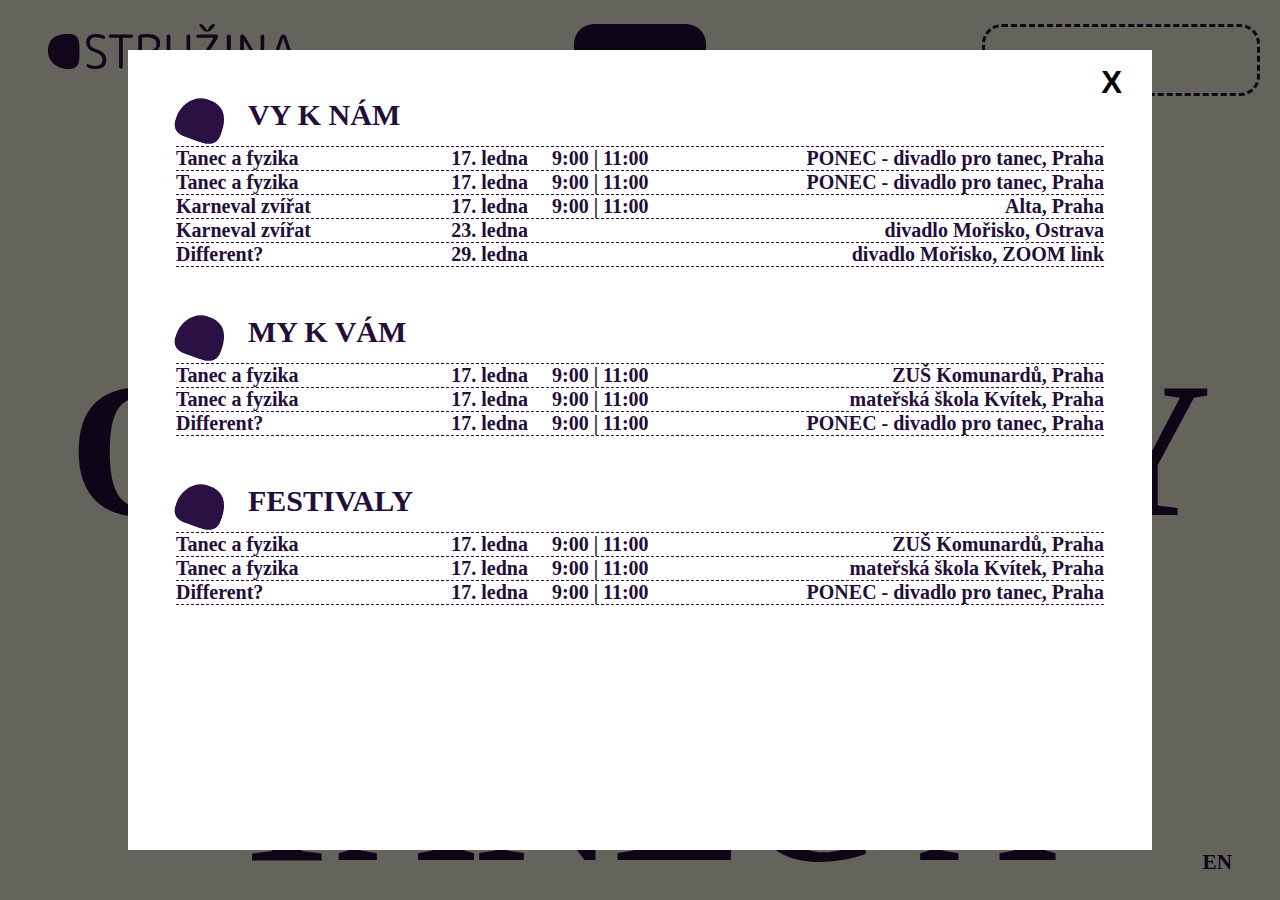
==== index.html @ f29ecbbb "first" ====
<!DOCTYPE html>
<html lang="en">
<head>
	<meta charset="UTF-8">
	<meta name="viewport" content="width=device-width, initial-scale=1.0">
	<link rel="stylesheet" href="style.css">

	<title>OSTRUŽINA</title>
	<link rel="shortcut icon" href="/favicon.ico">
	<link rel="icon" sizes="16x16 32x32 64x64" href="/favicon.ico">
	<link rel="icon" type="image/png" sizes="196x196" href="/favicon-192.png">
	<link rel="icon" type="image/png" sizes="160x160" href="/favicon-160.png">
	<link rel="icon" type="image/png" sizes="96x96" href="/favicon-96.png">
	<link rel="icon" type="image/png" sizes="64x64" href="/favicon-64.png">
	<link rel="icon" type="image/png" sizes="32x32" href="/favicon-32.png">
	<link rel="icon" type="image/png" sizes="16x16" href="/favicon-16.png">
	<link rel="apple-touch-icon" href="/favicon-57.png">
	<link rel="apple-touch-icon" sizes="114x114" href="/favicon-114.png">
	<link rel="apple-touch-icon" sizes="72x72" href="/favicon-72.png">
	<link rel="apple-touch-icon" sizes="144x144" href="/favicon-144.png">
	<link rel="apple-touch-icon" sizes="60x60" href="/favicon-60.png">
	<link rel="apple-touch-icon" sizes="120x120" href="/favicon-120.png">
	<link rel="apple-touch-icon" sizes="76x76" href="/favicon-76.png">
	<link rel="apple-touch-icon" sizes="152x152" href="/favicon-152.png">
	<link rel="apple-touch-icon" sizes="180x180" href="/favicon-180.png">
	<meta name="msapplication-TileColor" content="#FFFFFF">
	<meta name="msapplication-TileImage" content="/favicon-144.png">
	<meta name="msapplication-config" content="/browserconfig.xml">

	<script
	  src="https://code.jquery.com/jquery-3.4.1.min.js"></script>

</head>
<body>
	<div class="wrap">
		<div class="logo">
			<a href="index.html">
				<svg id="Vrstva_1" data-name="Vrstva 1" xmlns="http://www.w3.org/2000/svg" viewBox="0 0 306.67 74.35"><path d="M25,12.37c13.82,0,13.65,9.63,13.65,21.51S38.86,55.39,25,55.39,0,45.76,0,33.88,4.64,12.37,25,12.37Z" /><path d="M58.58,35.11q-11.83-4-11.84-12.52a9.4,9.4,0,0,1,3.09-7.49q3.09-2.68,8.63-2.69A28.69,28.69,0,0,1,68,14a3.13,3.13,0,0,1,1.48,1.17A3.24,3.24,0,0,1,70.07,17a1.22,1.22,0,0,1-.63,1.12,1.38,1.38,0,0,1-1.31.09,22.67,22.67,0,0,0-9.32-2.06,8.81,8.81,0,0,0-5.52,1.6,5.75,5.75,0,0,0-2.09,4.86q0,5.61,7.49,8.12,7.09,2.34,10,5.38a10.85,10.85,0,0,1,2.86,7.77q0,5.61-3.37,8.52T58.24,55.3a21.45,21.45,0,0,1-8.87-1.77,3.25,3.25,0,0,1-2-3.2A1.15,1.15,0,0,1,48,49.24a1.24,1.24,0,0,1,1.26,0,17,17,0,0,0,8.63,2.23q9,0,9-7.61a7.17,7.17,0,0,0-2-5.14A15.87,15.87,0,0,0,58.58,35.11Z" /><path d="M76.71,16.87a1.94,1.94,0,0,1-1.37-3.32A1.86,1.86,0,0,1,76.71,13h25.5a1.95,1.95,0,1,1,0,3.89H92.26a.45.45,0,0,0-.51.51V52.44a2.22,2.22,0,0,1-.66,1.6,2.27,2.27,0,0,1-3.26,0,2.22,2.22,0,0,1-.66-1.6V17.38a.45.45,0,0,0-.51-.51Z" /><path d="M114.65,54a2.27,2.27,0,0,1-3.26,0,2.21,2.21,0,0,1-.65-1.6V16.53a3.68,3.68,0,0,1,.91-2.49,3.46,3.46,0,0,1,2.29-1.23,63.2,63.2,0,0,1,7.49-.4q8,0,12.1,2.94a9.73,9.73,0,0,1,4.08,8.38A11.24,11.24,0,0,1,135.3,31a11.93,11.93,0,0,1-6.61,4s-.05,0-.05.12,0,0,.05,0c1.64,1,3.32,3.43,5,7.44l4.11,10A1.39,1.39,0,0,1,137.7,54a1.53,1.53,0,0,1-1.34.72,3.33,3.33,0,0,1-2-.63,3.56,3.56,0,0,1-1.28-1.6l-4-9.84q-1.71-4.11-3.23-5.12c-1-.66-3-1-6-1h-4.06c-.35,0-.52.16-.52.46V52.44A2.22,2.22,0,0,1,114.65,54Zm.66-36.88V32.37a.45.45,0,0,0,.52.51h4.06q6.8,0,10-2.2a7.42,7.42,0,0,0,3.21-6.55q0-8-12.07-8a30.7,30.7,0,0,0-5.2.45A.56.56,0,0,0,115.31,17.16Z" /><path d="M170.78,51.56Q167.08,55.29,160,55.3t-10.75-3.74q-3.72-3.75-3.72-11.13V15.33a2.24,2.24,0,0,1,.69-1.66,2.19,2.19,0,0,1,1.6-.69,2.36,2.36,0,0,1,2.35,2.35V40.6q0,5.55,2.43,8.18c1.62,1.76,4.1,2.63,7.46,2.63s5.85-.87,7.49-2.63S170,44.3,170,40.6V15.21a2.11,2.11,0,0,1,.66-1.6,2.27,2.27,0,0,1,3.14,0,2.11,2.11,0,0,1,.66,1.6V40.43Q174.5,47.81,170.78,51.56Z" /><path d="M182.85,49.3,203.15,17l.06-.05v-.06a.05.05,0,0,0-.06-.06H183.77a1.81,1.81,0,0,1-1.32-.57,1.91,1.91,0,0,1,0-2.69,1.78,1.78,0,0,1,1.35-.57h22.87a1.8,1.8,0,0,1,1.35.57,1.86,1.86,0,0,1,.54,1.32,6.2,6.2,0,0,1-1,3.54L187.25,50.73l-.05.05v.06s0,.06.05.06h19.39a1.81,1.81,0,0,1,1.32.57,1.91,1.91,0,0,1,0,2.69,1.8,1.8,0,0,1-1.35.57H183.77a1.78,1.78,0,0,1-1.35-.57,1.86,1.86,0,0,1-.54-1.32A6.12,6.12,0,0,1,182.85,49.3ZM199.38,2.12A4.9,4.9,0,0,1,203.55,0a1.19,1.19,0,0,1,1.15.71A1.08,1.08,0,0,1,204.53,2l-4.18,5.09a6.61,6.61,0,0,1-10.29,0L185.88,2a1.14,1.14,0,0,1-.11-1.29A1.14,1.14,0,0,1,186.85,0,4.91,4.91,0,0,1,191,2.12l4.06,5.43h.23Z" /><path d="M223.6,54a2.47,2.47,0,0,1-3.49,0,2.34,2.34,0,0,1-.72-1.74V15.44a2.34,2.34,0,0,1,.72-1.74,2.46,2.46,0,0,1,4.2,1.74V52.27A2.37,2.37,0,0,1,223.6,54Z" /><path d="M239.55,54.1a2.27,2.27,0,0,1-3.14,0,2.11,2.11,0,0,1-.66-1.6V15.33A2.36,2.36,0,0,1,238.1,13,3.86,3.86,0,0,1,241.64,15l19,32.2s0,0,.11,0,.06,0,.06,0v-32a2.11,2.11,0,0,1,.66-1.6,2.27,2.27,0,0,1,3.14,0,2.11,2.11,0,0,1,.66,1.6V52.38a2.34,2.34,0,0,1-2.34,2.35,3.87,3.87,0,0,1-3.55-2.06l-19-32.2s0,0-.11,0-.06,0-.06,0v32A2.11,2.11,0,0,1,239.55,54.1Z" /><path d="M273.78,54.73a1.6,1.6,0,0,1-1.37-.72,1.56,1.56,0,0,1-.23-1.51l13-37.12a3.65,3.65,0,0,1,5.52-1.74,3.55,3.55,0,0,1,1.34,1.74l13,37.06a1.66,1.66,0,0,1-.22,1.57,1.62,1.62,0,0,1-1.38.72,3.31,3.31,0,0,1-2-.66,3.41,3.41,0,0,1-1.23-1.69l-3-9.37a.65.65,0,0,0-.68-.46H280.64A.62.62,0,0,0,280,43l-3.15,9.49a3.17,3.17,0,0,1-3.09,2.23Zm14.7-37.57-7,21.27a.32.32,0,0,0,.06.32.37.37,0,0,0,.29.14h13.44a.27.27,0,0,0,.25-.14.62.62,0,0,0,.09-.32l-7-21.27a.05.05,0,0,0-.06-.06C288.52,17.1,288.48,17.12,288.48,17.16Z" /></svg>
		</div></a>
		<div class="content">
			<h1 ><a id="zrnko" class="linkh" href="plody_page.html">Plody Ostružiny</a></h1>
			<h1 >----------</h1>
			<h1 ><a id="zrnko2" class="linkh" href="page.html">Tanec a fyzika</a></h1>
			<h1 ><a id="zrnko3" class="linkh" href="page.html">Kozí kraviny</a></h1>
			<h1><a id="zrnko4" class="linkh" href="page.html">SouHra</a></h1>
			<h1>Tanec a fyzika</h1>
			<h1>Karneval zvířat</h1>
			<h1>Souhra</h1>
			<h1>Kozí kraviny</h1>
			
			<h1>Karneval zvířat</h1>
			<h1>Souhra</h1>
			<h1>Kozí kraviny</h1>
			<h1>Tanec a fyzika</h1>
			<h1>Karneval zvířat</h1>
			<h1>Souhra</h1>
			<h1>Kozí kraviny</h1>
			<h1>Tanec a fyzika</h1>
			<h1>Karneval zvířat</h1>
			<h1>Souhra</h1>
			<h1>Kozí kraviny</h1>
			<h1>Tanec a fyzika</h1>
			<h1>Karneval zvířat</h1>
			<h1>Souhra</h1>
		</div>

		<div class="info">
			<button id="open-button" class="open-button">Aktuálně</button>
		</div>
		<div class="lang"><h5>EN</h5></div>









		<div class="filtr">
			<form action="../">
			<select onchange="window.open(this.options[this.selectedIndex].value,'_top')">
			    <option value="">Všechno</option>
			    <option value="categories.html">Taneční představení</option>
			    <option value="http://www.google.com/">Participativní projekty</option>
			    <option value="http://www.altavista.com/">Účasti</option>
			    <option value="http://www.amazon.com/">Již brzy</option>
			    <option value="">-----------</option>
			    <option value="">O nás</option>
			    <option value="">My k vám</option>
			    <option value="">Vy k nám</option>
			</select>
			</form>
		</div>
	</div>









<div class="modal-overlay " id="modal-overlay"></div>

<div class="modal " id="modal">
  <button class="close-button" id="close-button"><h2>X</h2></button>
  <div class="modal-guts">
<!--   	<form action="/action_page.php" class="pb-gap">
		  <div class="container">
		    <h2>Přihlaste se k odběru<br>našeho zpravodaje</h2>
		  </div>

		  <div class="container">
		    <input type="text" placeholder="Jméno" name="name" required>
		    <input type="text" placeholder="E-mail" name="mail" required>
			  <input class="open-button" type="submit" value="Přihlásit se">
		  </div>
		  <div class="container">
		  	<p class="w-75 small">*Novinky od nás chodí asi tak jednou měsíčně. Garantujeme nula spamu. Nikomu dalšímu vaší adresu neřekneme.</p>
		  </div>

		</form> -->
		<div class="table">
			<div class="trow">
				<div class="zrnko mt-0 d-inline">
				<a href="#">
					<svg xmlns="http://www.w3.org/2000/svg" viewBox="0 0 87.68 79.04"><g id="Vrstva_4" data-name="Vrstva 4"><path d="M87.66,50c.68,28.18-19,28.3-43.15,28.87S.69,80.27,0,52.09,18.42.6,42.62,0,86.67,8.42,87.66,50Z" /></g></svg>
				</a>
				</div><h2 class="d-inline">Vy k nám</h2>
			</div>

			<div class="trow">
				<div class="tname"><a href="page.html">Tanec a fyzika</a></div><div class="tdate">17. ledna</div><div class="thour">9:00 | 11:00</div><div class="tplace">PONEC - divadlo pro tanec, Praha</div>
			</div>
			<div class="trow">
				<div class="tname">Tanec a fyzika</div><div class="tdate">17. ledna</div><div class="thour">9:00 | 11:00</div><div class="tplace">PONEC - divadlo pro tanec, Praha</div>
			</div>
			<div class="trow">
				<div class="tname">Karneval zvířat</div><div class="tdate">17. ledna</div><div class="thour">9:00 | 11:00</div><div class="tplace">Alta, Praha</div>
			</div>
			<div class="trow">
				<div class="tname">Karneval zvířat</div><div class="tdate">23. ledna</div><div class="tplace">divadlo Mořisko, Ostrava</div>
			</div>
			<div class="trow">
				<div class="tname">Different?</div><div class="tdate">29. ledna</div><div class="tplace">divadlo Mořisko, ZOOM link</div>
			</div>
		
		</div>
		<div class="table">
			<div class="trow">
				<div class="zrnko mt-0 d-inline">
				<a href="#">
					<svg xmlns="http://www.w3.org/2000/svg" viewBox="0 0 87.68 79.04"><g id="Vrstva_4" data-name="Vrstva 4"><path d="M87.66,50c.68,28.18-19,28.3-43.15,28.87S.69,80.27,0,52.09,18.42.6,42.62,0,86.67,8.42,87.66,50Z" /></g></svg>
				</a>
				</div><h2 class="d-inline">My k vám</h2>
			</div>

			<div class="trow">
				<div class="tname"><a href="page.html">Tanec a fyzika</a></div><div class="tdate">17. ledna</div><div class="thour">9:00 | 11:00</div><div class="tplace">ZUŠ Komunardů, Praha</div>
			</div>
			<div class="trow">
				<div class="tname">Tanec a fyzika</div><div class="tdate">17. ledna</div><div class="thour">9:00 | 11:00</div><div class="tplace">mateřská škola Kvítek, Praha</div>
			</div>
			<div class="trow">
				<div class="tname">Different?</div><div class="tdate">17. ledna</div><div class="thour">9:00 | 11:00</div><div class="tplace">PONEC - divadlo pro tanec, Praha</div>
			</div>
		
		</div>
		<div class="table">
			<div class="trow">
				<div class="zrnko mt-0 d-inline">
				<a href="#">
					<svg xmlns="http://www.w3.org/2000/svg" viewBox="0 0 87.68 79.04"><g id="Vrstva_4" data-name="Vrstva 4"><path d="M87.66,50c.68,28.18-19,28.3-43.15,28.87S.69,80.27,0,52.09,18.42.6,42.62,0,86.67,8.42,87.66,50Z" /></g></svg>
				</a>
				</div><h2 class="d-inline">Festivaly</h2>
			</div>

			<div class="trow">
				<div class="tname"><a href="page.html">Tanec a fyzika</a></div><div class="tdate">17. ledna</div><div class="thour">9:00 | 11:00</div><div class="tplace">ZUŠ Komunardů, Praha</div>
			</div>
			<div class="trow">
				<div class="tname">Tanec a fyzika</div><div class="tdate">17. ledna</div><div class="thour">9:00 | 11:00</div><div class="tplace">mateřská škola Kvítek, Praha</div>
			</div>
			<div class="trow">
				<div class="tname">Different?</div><div class="tdate">17. ledna</div><div class="thour">9:00 | 11:00</div><div class="tplace">PONEC - divadlo pro tanec, Praha</div>
			</div>
		
		</div>
		
   </div>
  </div>









	<div id="pic" class="pointer closed">
		<img src="images/plody.svg" alt="">	
	</div>
	<div id="pic2" class="pointer closed">
		<img src="images/fyzika2.jpg" alt="">	
	</div>
	<div id="pic3" class="pointer closed">
		<img src="images/kozi.jpg" alt="">	
	</div>
	<div id="pic4" class="pointer closed">
		<img src="images/souhra.jpg" alt="">	
	</div>
	<script>

$(document).ready(function(){
	  $("#zrnko").mousemove(function (e) {
	      $("#pic").css({ left: e.pageX, top: e.pageY });
	    });
		$("#zrnko").hover(function (e) {
			$("#pic").toggle();
		});
		$("#zrnko").click(function (e) {
			$("#pic").toggle();
		});

	  $("#zrnko2").mousemove(function (e) {
	      $("#pic2").css({ left: e.pageX, top: e.pageY });
	    });
		$("#zrnko2").hover(function (e) {
			$("#pic2").toggle();
		});

	  $("#zrnko3").mousemove(function (e) {
	      $("#pic3").css({ left: e.pageX, top: e.pageY  });
	    });
		$("#zrnko3").hover(function (e) {
			$("#pic3").toggle();
		});

	  $("#zrnko4").mousemove(function (e) {
	      $("#pic4").css({ left: e.pageX, top: e.pageY  });
	    });
		$("#zrnko4").hover(function (e) {
			$("#pic4").toggle();
		});
});



var modal = document.querySelector("#modal");
var modalOverlay = document.querySelector("#modal-overlay");
var closeButton = document.querySelector("#close-button");
var openButton = document.querySelector("#open-button");

closeButton.addEventListener("click", function() {
  modal.classList.toggle("closed");
  modalOverlay.classList.toggle("closed");
});

openButton.addEventListener("click", function() {
  modal.classList.toggle("closed");
  modalOverlay.classList.toggle("closed");
});






 </script>


</body>
</html>
---- style.css ----
@import url("https://fonts.googleapis.com/css2?family=Roboto:wght@900&display=swap");
@keyframes example {
  0% {
    font-style: normal;
  }
  100% {
    font-style: italic;
  }
}
.modal {
  display: block;
  width: 1200px;
  max-width: 80%;
  height: 800px;
  max-height: 100%;
  position: fixed;
  z-index: 100;
  left: 50%;
  top: 50%;
  transform: translate(-50%, -50%);
  background: white;
}
.modal .close-button {
  position: absolute;
  z-index: 1;
  top: 10px;
  right: 20px;
  border: 0;
  border-radius: 20px;
  background: white;
  padding: 5px 10px;
  font-size: 1.3rem;
  cursor: pointer;
}

.closed {
  display: none;
}

.modal-overlay {
  position: fixed;
  top: 0;
  left: 0;
  width: 100%;
  height: 100%;
  z-index: 50;
  background: rgba(0, 0, 0, 0.6);
}

.modal-guts {
  position: absolute;
  top: 0;
  left: 0;
  width: 100%;
  height: 100%;
  overflow: auto;
  padding: 3rem;
}

* {
  box-sizing: border-box;
  margin: 0;
  padding: 0;
}

ul {
  margin: 10px 0 10px 30px;
}

li, p {
  margin: 0 0 10px 0;
}

h1 {
  margin: 0 0 20px 0;
}

.open-button {
  border: 0;
  background: #240E39;
  color: white;
  padding: 25px 25px;
  border-radius: 20px;
  font-size: 21px;
  cursor: pointer;
}
.open-button:hover {
  background: #3e1862;
}

.table {
  width: 100%;
  margin-bottom: 3rem;
}
.table .trow {
  display: flex;
  flex-wrap: wrap;
  width: 100%;
  border-bottom: 1px dashed;
}
.table .trow .tname {
  min-width: 25%;
}
.table .trow .tdate {
  width: 120px;
  text-align: right;
}
.table .trow .thour {
  width: 200px;
  padding: 0 1.5rem;
}
.table .trow .tplace {
  margin-left: auto;
  text-align: right;
}

form {
  font-family: Arial;
  text-align: left;
}

input[type=text], input[type=submit] {
  width: 20%;
  padding: 12px;
  margin: 8px 0;
  display: inline-block;
  border: 2px solid #240E39;
  border-radius: 20px;
  box-sizing: border-box;
}

input[type=checkbox] {
  margin-top: 16px;
}

input[type=submit] {
  color: white;
  border: none;
}

input[type=submit]:hover {
  opacity: 0.8;
}

.pb-gap {
  padding-bottom: 3rem;
}

a:hover {
  font-style: normal;
  text-decoration: underline;
}

.linkh, a {
  text-decoration: none;
  color: #240E39;
}
.linkh:hover, a:hover {
  color: #31134d;
  font-style: italic;
}

svg {
  fill: #2B1143;
}
svg path {
  fill: #2B1143;
}
svg rect {
  fill: #fbfbf1;
}

h1, h2, h3, h4 {
  text-transform: uppercase;
}

h1 {
  font-size: 10vw;
  line-height: 0.8;
  margin: 0;
}

h5 {
  margin: 0;
}

ul li {
  list-style: none;
}

.w-75 {
  max-width: 75%;
}

.mx-auto {
  margin-left: auto;
  margin-right: auto;
}

.ml-auto {
  margin-left: auto;
}

.underline {
  text-decoration: underline;
}

.headergap {
  padding-top: 6rem;
}

.headergap2 {
  padding-top: 12rem;
}

.py-gap {
  padding-top: 3rem;
  padding-bottom: 3rem;
}

.pt-gap {
  padding-top: 3rem;
}

.mb-gap {
  margin-bottom: 3rem;
}

.text-right {
  text-align: right;
}

.d-inline {
  display: inline-block;
}

.d-flex {
  display: flex;
}

.small {
  font-weight: 200;
  font-size: 14px;
}

.pointer {
  position: absolute;
  height: auto;
  top: 100px;
  width: 140px;
  left: 50%;
  pointer-events: none;
  display: none;
}

.pointer img {
  width: 50vw;
}

.img-fluid {
  width: 100%;
  height: auto;
  aspect-ratio: attr(width)/attr(height);
  z-index: -1;
  position: relative;
}

.headerimg {
  width: 70%;
}

.bg-color {
  background-color: #F9F8E7;
}

.zrnko {
  width: 3rem;
  height: 3rem;
  margin: 3rem 1.5rem 0 0;
  transform: rotate(20deg);
}
.zrnko:nth-child(2) {
  transform: rotate(45deg);
}
.zrnko:nth-child(3) {
  transform: rotate(99deg);
}
.zrnko:hover {
  transform: rotate(-40deg);
}

.mt-0 {
  margin-top: 0;
}

.filtr select {
  width: 111%;
  padding: 5px 35px 5px 35px;
  font-size: 21px;
  height: 4.5rem;
  -webkit-appearance: none;
  -moz-appearance: none;
  appearance: none;
  margin-left: auto;
  background: url(https://icon-library.com/images/dropdown-icon-png/dropdown-icon-png-22.jpg) 96%/15% no-repeat #F9F8E7;
  border: 3px dashed #240E39;
  border-radius: 20px;
}

@font-face {
  font-family: "Anivers_Regular";
  src: url("fonts/Anivers_Regular.otf");
  unicode-range: U+0000-07FF;
  font-display: block;
}
* {
  box-sizing: border-box;
}

html {
  height: 100%;
  margin: 0;
  padding: 0;
  overflow: hidden;
}

body {
  min-height: 100%;
  margin: 0;
  padding: 0;
  font-family: "Roboto", sans-serif;
  font-size: 2vw;
  font-weight: 800;
  color: #240E39;
  background-color: #F9F8E7;
  font-family: Anivers_Regular;
}

.wrap {
  display: grid;
  grid-template-columns: 3rem 250px auto 250px 3rem;
  grid-template-rows: 1.5rem 150px 1fr 50px;
  grid-template-areas: ". . info . ." ". topleft topcenter topright ." ". leftsidebar content . ." ". bottomleft bottomcenter bottomright .";
  grid-gap: 0px;
  height: 100vh;
}
.wrap .logo {
  grid-area: topleft;
  position: relative;
}
.wrap .logo img {
  width: 100%;
  height: auto;
}
.wrap .info {
  grid-area: topcenter;
  text-align: center;
  position: relative;
  font-size: 28px;
  text-transform: uppercase;
}
.wrap .filtr {
  grid-area: topright;
  justify-self: start;
  z-index: 1;
}
.wrap .cancelfilter {
  grid-area: bottomleft;
}
.wrap .lang {
  grid-area: bottomright;
  text-align: right;
}
.wrap .content {
  grid-column: 1/6;
  grid-row: 1/6;
  overflow: auto;
  text-align: center;
}
.wrap .content h1 {
  font-size: 15vw;
  line-height: 0.9;
  margin: 0;
  text-transform: uppercase;
}
.wrap .content h1:nth-child(1) {
  padding-top: 12rem;
  cursor: url(images/logo.svg), auto;
}
.wrap .content h1:nth-child(2) {
  cursor: url(images/logo.svg), auto;
}
.wrap .content h1:nth-child(3) {
  cursor: url(images/logo.svg), auto;
}
.wrap .pageheader {
  grid-column: 3/5;
  grid-row: 2/3;
  text-align: right;
}
.wrap .pagecontent {
  grid-column: 3/5;
  grid-row: 2/5;
  overflow: auto;
}
.wrap .pagecontent .innercontent {
  width: 90%;
  border-left: 2px solid #240E39;
  margin-left: auto;
  padding-left: 3rem;
  padding-right: 3rem;
  padding-bottom: 3rem;
}
.wrap .pagecontent .innercontent a {
  text-decoration: underline;
}
.wrap .pageleftsidebar {
  grid-area: leftsidebar;
  position: relative;
  align-self: end;
}

.trow {
  font-size: 20px !important;
}

/*# sourceMappingURL=style.css.map */
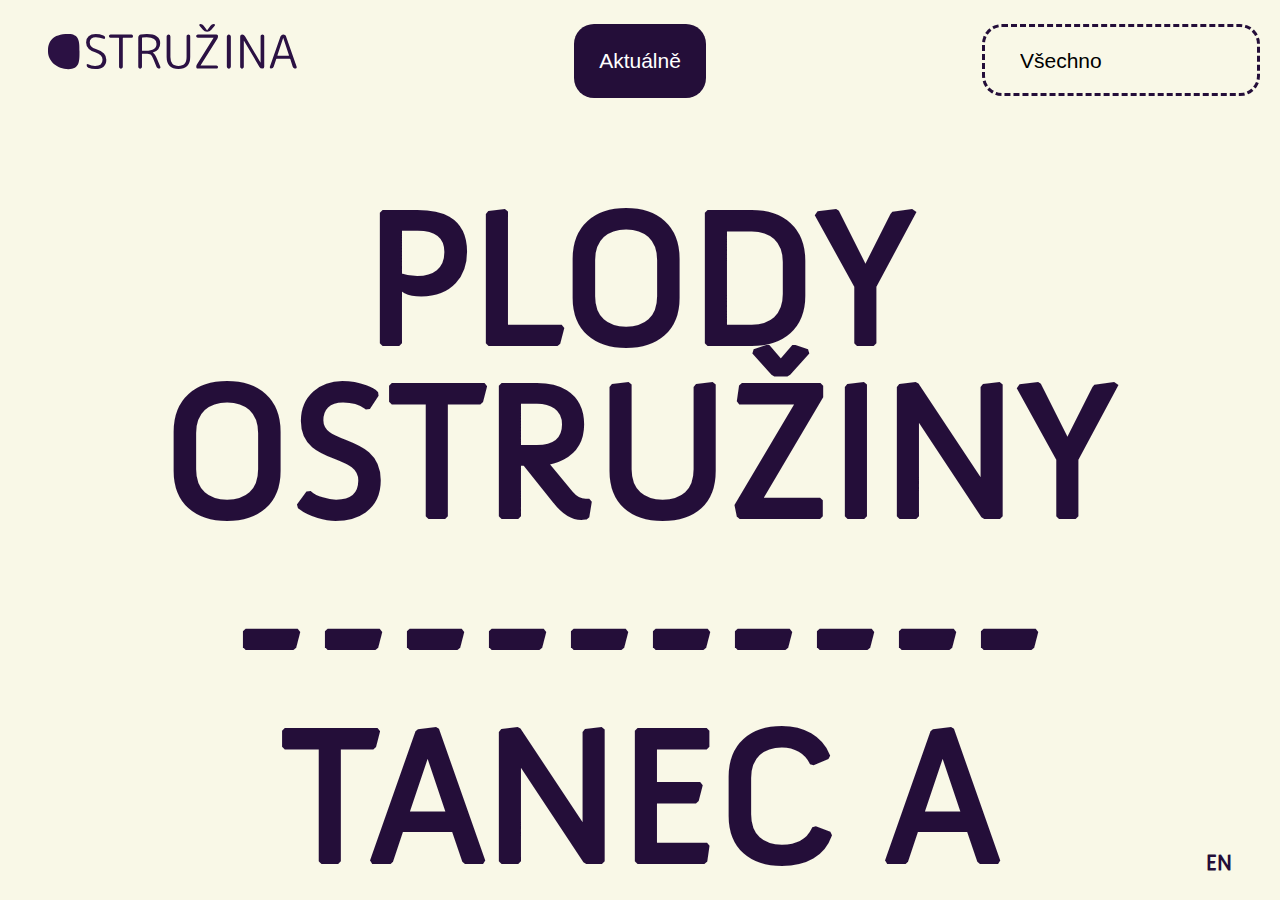
==== commit 104464d4: "Closed" ====
--- a/index.html
+++ b/index.html
@@ -102,9 +102,9 @@
 
 
 
-<div class="modal-overlay " id="modal-overlay"></div>
-
-<div class="modal " id="modal">
+<div class="modal-overlay closed" id="modal-overlay"></div>
+
+<div class="modal closed" id="modal">
   <button class="close-button" id="close-button"><h2>X</h2></button>
   <div class="modal-guts">
 <!--   	<form action="/action_page.php" class="pb-gap">
@@ -216,7 +216,7 @@
 
 $(document).ready(function(){
 	  $("#zrnko").mousemove(function (e) {
-	      $("#pic").css({ left: e.pageX, top: e.pageY });
+	      $("#pic").css({ left: e.pageX, top: e.pageY -400});
 	    });
 		$("#zrnko").hover(function (e) {
 			$("#pic").toggle();
@@ -226,21 +226,21 @@
 		});
 
 	  $("#zrnko2").mousemove(function (e) {
-	      $("#pic2").css({ left: e.pageX, top: e.pageY });
+	      $("#pic2").css({ left: e.pageX, top: e.pageY -400 });
 	    });
 		$("#zrnko2").hover(function (e) {
 			$("#pic2").toggle();
 		});
 
 	  $("#zrnko3").mousemove(function (e) {
-	      $("#pic3").css({ left: e.pageX, top: e.pageY  });
+	      $("#pic3").css({ left: e.pageX, top: e.pageY -400  });
 	    });
 		$("#zrnko3").hover(function (e) {
 			$("#pic3").toggle();
 		});
 
 	  $("#zrnko4").mousemove(function (e) {
-	      $("#pic4").css({ left: e.pageX, top: e.pageY  });
+	      $("#pic4").css({ left: e.pageX, top: e.pageY -400  });
 	    });
 		$("#zrnko4").hover(function (e) {
 			$("#pic4").toggle();
--- a/style.css
+++ b/style.css
@@ -309,6 +309,12 @@
 
 @font-face {
   font-family: "Anivers_Regular";
+  src: url("https://tikvik.github.io/ostruzina/FONTS/Anivers_Regular.otf");
+  unicode-range: U+0000-07FF;
+  font-display: block;
+}
+@font-face {
+  font-family: "Anivers_Regular";
   src: url("fonts/Anivers_Regular.otf");
   unicode-range: U+0000-07FF;
   font-display: block;
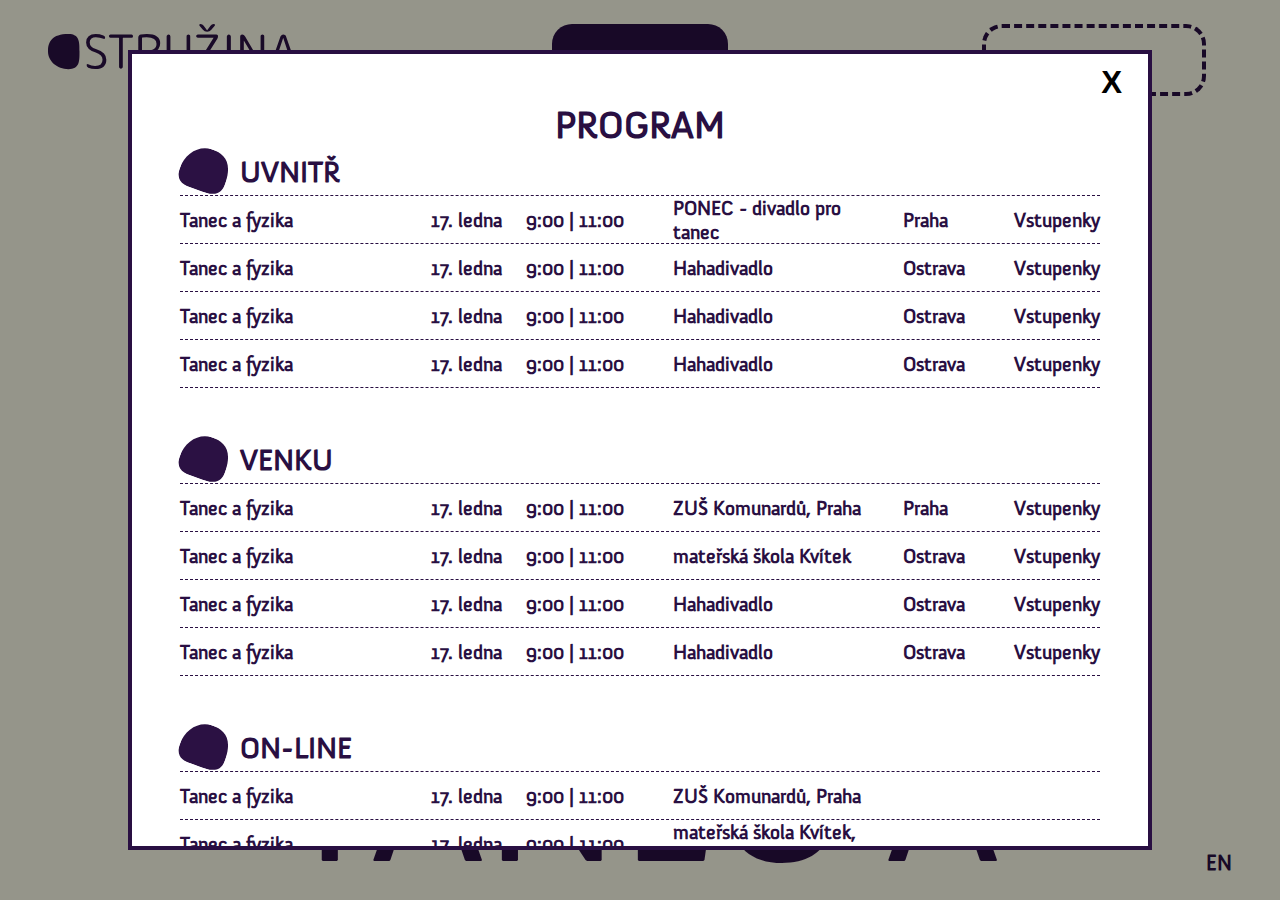
==== commit ff57499a: "dalsi" ====
--- a/index.html
+++ b/index.html
@@ -29,7 +29,7 @@
 
 	<script
 	  src="https://code.jquery.com/jquery-3.4.1.min.js"></script>
-
+	<!-- <script src="https://kit.fontawesome.com/220dfbe107.js" crossorigin="anonymous"></script> -->
 </head>
 <body>
 	<div class="wrap">
@@ -64,8 +64,14 @@
 			<h1>Souhra</h1>
 		</div>
 
+
+
+
+
+
+
 		<div class="info">
-			<button id="open-button" class="open-button">Aktuálně</button>
+			<button id="open-button" class="open-button">Program</button>
 		</div>
 		<div class="lang"><h5>EN</h5></div>
 
@@ -81,14 +87,18 @@
 			<form action="../">
 			<select onchange="window.open(this.options[this.selectedIndex].value,'_top')">
 			    <option value="">Všechno</option>
-			    <option value="categories.html">Taneční představení</option>
-			    <option value="http://www.google.com/">Participativní projekty</option>
-			    <option value="http://www.altavista.com/">Účasti</option>
-			    <option value="http://www.amazon.com/">Již brzy</option>
+			    <option value="categories.html">V divadle</option>
+			    <option value="http://www.google.com/">Venku</option>
+			    <option value="http://www.altavista.com/">On-line</option>
+			    <option value="http://www.amazon.com/">Pro školy</option>
+					<option value="http://www.altavista.com/">Přístupnost</option>
+					<option value="http://www.altavista.com/">Připravujeme</option>
+			    <option value="http://www.amazon.com/">5+, 12+, 99+</option>
 			    <option value="">-----------</option>
 			    <option value="">O nás</option>
+<!-- 
 			    <option value="">My k vám</option>
-			    <option value="">Vy k nám</option>
+			    <option value="">Vy k nám</option> -->
 			</select>
 			</form>
 		</div>
@@ -102,79 +112,80 @@
 
 
 
-<div class="modal-overlay closed" id="modal-overlay"></div>
-
-<div class="modal closed" id="modal">
+<div class="modal-overlay " id="modal-overlay"></div>
+
+<div class="modal " id="modal">
   <button class="close-button" id="close-button"><h2>X</h2></button>
-  <div class="modal-guts">
-<!--   	<form action="/action_page.php" class="pb-gap">
-		  <div class="container">
-		    <h2>Přihlaste se k odběru<br>našeho zpravodaje</h2>
-		  </div>
-
-		  <div class="container">
-		    <input type="text" placeholder="Jméno" name="name" required>
-		    <input type="text" placeholder="E-mail" name="mail" required>
-			  <input class="open-button" type="submit" value="Přihlásit se">
-		  </div>
-		  <div class="container">
-		  	<p class="w-75 small">*Novinky od nás chodí asi tak jednou měsíčně. Garantujeme nula spamu. Nikomu dalšímu vaší adresu neřekneme.</p>
-		  </div>
-
-		</form> -->
+  <div class="modal-guts " id="modal-guts">
+  	<div class="text-center">
+	  	<h2 class="">Program</h2>
+		</div>
+
 		<div class="table">
 			<div class="trow">
 				<div class="zrnko mt-0 d-inline">
 				<a href="#">
 					<svg xmlns="http://www.w3.org/2000/svg" viewBox="0 0 87.68 79.04"><g id="Vrstva_4" data-name="Vrstva 4"><path d="M87.66,50c.68,28.18-19,28.3-43.15,28.87S.69,80.27,0,52.09,18.42.6,42.62,0,86.67,8.42,87.66,50Z" /></g></svg>
 				</a>
-				</div><h2 class="d-inline">Vy k nám</h2>
-			</div>
-
-			<div class="trow">
-				<div class="tname"><a href="page.html">Tanec a fyzika</a></div><div class="tdate">17. ledna</div><div class="thour">9:00 | 11:00</div><div class="tplace">PONEC - divadlo pro tanec, Praha</div>
-			</div>
-			<div class="trow">
-				<div class="tname">Tanec a fyzika</div><div class="tdate">17. ledna</div><div class="thour">9:00 | 11:00</div><div class="tplace">PONEC - divadlo pro tanec, Praha</div>
-			</div>
-			<div class="trow">
-				<div class="tname">Karneval zvířat</div><div class="tdate">17. ledna</div><div class="thour">9:00 | 11:00</div><div class="tplace">Alta, Praha</div>
-			</div>
-			<div class="trow">
-				<div class="tname">Karneval zvířat</div><div class="tdate">23. ledna</div><div class="tplace">divadlo Mořisko, Ostrava</div>
-			</div>
-			<div class="trow">
-				<div class="tname">Different?</div><div class="tdate">29. ledna</div><div class="tplace">divadlo Mořisko, ZOOM link</div>
-			</div>
+				</div><h2 class="d-inline">Uvnitř</h2>
+			</div>
+
+			<div class="trow">
+				<div class="tname"><a href="page.html">Tanec a fyzika</a></div><div class="tdate">17. ledna</div><div class="thour">9:00 | 11:00</div><div class="tplace"><a href="https://divadloponec.cz">PONEC - divadlo pro tanec</a></div><div class="tcity">Praha</div><div class="tkup"><a href="https://goout.net" target="blank">Vstupenky</a></div>
+			</div>
+			<div class="trow">
+				<div class="tname"><a href="page.html">Tanec a fyzika</a></div><div class="tdate">17. ledna</div><div class="thour">9:00 | 11:00</div><div class="tplace"><a href="https://divadloponec.cz">Hahadivadlo</a></div><div class="tcity">Ostrava</div><div class="tkup"><a href="https://goout.net"  target="blank">Vstupenky</a></div>
+			</div>
+			
+			<div class="trow">
+				<div class="tname"><a href="page.html">Tanec a fyzika</a></div><div class="tdate">17. ledna</div><div class="thour">9:00 | 11:00</div><div class="tplace"><a href="https://divadloponec.cz">Hahadivadlo</a></div><div class="tcity">Ostrava</div><div class="tkup"><a href="https://goout.net"  target="blank">Vstupenky</a></div>
+			</div>
+			
+			<div class="trow">
+				<div class="tname"><a href="page.html">Tanec a fyzika</a></div><div class="tdate">17. ledna</div><div class="thour">9:00 | 11:00</div><div class="tplace"><a href="https://divadloponec.cz">Hahadivadlo</a></div><div class="tcity">Ostrava</div><div class="tkup"><a href="https://goout.net"  target="blank">Vstupenky</a></div>
+			</div>
+			
+
 		
 		</div>
+
+
 		<div class="table">
 			<div class="trow">
 				<div class="zrnko mt-0 d-inline">
 				<a href="#">
 					<svg xmlns="http://www.w3.org/2000/svg" viewBox="0 0 87.68 79.04"><g id="Vrstva_4" data-name="Vrstva 4"><path d="M87.66,50c.68,28.18-19,28.3-43.15,28.87S.69,80.27,0,52.09,18.42.6,42.62,0,86.67,8.42,87.66,50Z" /></g></svg>
 				</a>
-				</div><h2 class="d-inline">My k vám</h2>
-			</div>
-
-			<div class="trow">
-				<div class="tname"><a href="page.html">Tanec a fyzika</a></div><div class="tdate">17. ledna</div><div class="thour">9:00 | 11:00</div><div class="tplace">ZUŠ Komunardů, Praha</div>
-			</div>
-			<div class="trow">
-				<div class="tname">Tanec a fyzika</div><div class="tdate">17. ledna</div><div class="thour">9:00 | 11:00</div><div class="tplace">mateřská škola Kvítek, Praha</div>
-			</div>
-			<div class="trow">
-				<div class="tname">Different?</div><div class="tdate">17. ledna</div><div class="thour">9:00 | 11:00</div><div class="tplace">PONEC - divadlo pro tanec, Praha</div>
-			</div>
+				</div><h2 class="d-inline">Venku</h2>
+			</div>
+
+			<div class="trow">
+				<div class="tname"><a href="page.html">Tanec a fyzika</a></div><div class="tdate">17. ledna</div><div class="thour">9:00 | 11:00</div><div class="tplace"><a href="https://divadloponec.cz">ZUŠ Komunardů, Praha</a></div><div class="tcity">Praha</div><div class="tkup"><a href="https://goout.net" target="blank">Vstupenky</a></div>
+			</div>
+			<div class="trow">
+				<div class="tname"><a href="page.html">Tanec a fyzika</a></div><div class="tdate">17. ledna</div><div class="thour">9:00 | 11:00</div><div class="tplace"><a href="https://divadloponec.cz">mateřská škola Kvítek</a></div><div class="tcity">Ostrava</div><div class="tkup"><a href="https://goout.net"  target="blank">Vstupenky</a></div>
+			</div>
+			
+			<div class="trow">
+				<div class="tname"><a href="page.html">Tanec a fyzika</a></div><div class="tdate">17. ledna</div><div class="thour">9:00 | 11:00</div><div class="tplace"><a href="https://divadloponec.cz">Hahadivadlo</a></div><div class="tcity">Ostrava</div><div class="tkup"><a href="https://goout.net"  target="blank">Vstupenky</a></div>
+			</div>
+			
+			<div class="trow">
+				<div class="tname"><a href="page.html">Tanec a fyzika</a></div><div class="tdate">17. ledna</div><div class="thour">9:00 | 11:00</div><div class="tplace"><a href="https://divadloponec.cz">Hahadivadlo</a></div><div class="tcity">Ostrava</div><div class="tkup"><a href="https://goout.net"  target="blank">Vstupenky</a></div>
+			</div>
+
 		
-		</div>
+
+		</div>
+
+
 		<div class="table">
 			<div class="trow">
 				<div class="zrnko mt-0 d-inline">
 				<a href="#">
 					<svg xmlns="http://www.w3.org/2000/svg" viewBox="0 0 87.68 79.04"><g id="Vrstva_4" data-name="Vrstva 4"><path d="M87.66,50c.68,28.18-19,28.3-43.15,28.87S.69,80.27,0,52.09,18.42.6,42.62,0,86.67,8.42,87.66,50Z" /></g></svg>
 				</a>
-				</div><h2 class="d-inline">Festivaly</h2>
+				</div><h2 class="d-inline">On-line</h2>
 			</div>
 
 			<div class="trow">
@@ -186,9 +197,30 @@
 			<div class="trow">
 				<div class="tname">Different?</div><div class="tdate">17. ledna</div><div class="thour">9:00 | 11:00</div><div class="tplace">PONEC - divadlo pro tanec, Praha</div>
 			</div>
-		
-		</div>
-		
+		</div>
+
+
+
+
+
+
+
+		  	<form action="/action_page.php" class="pb-gap">
+				  <div class="container">
+				    <h2>Přihlaste se k odběru<br>našeho zpravodaje</h2>
+				  </div>
+
+				  <div class="container">
+				    <input type="text" placeholder="Jméno" name="name" required>
+				    <input type="text" placeholder="E-mail" name="mail" required>
+					  <input class="open-button" type="submit" value="Přihlásit se">
+				  </div>
+				  <div class="container">
+				  	<p class="w-75 small">*Novinky od nás chodí asi tak jednou měsíčně. Garantujeme nula spamu. Nikomu dalšímu vaší adresu neřekneme.</p>
+				  </div>
+
+				</form>
+
    </div>
   </div>
 
@@ -253,12 +285,18 @@
 var modalOverlay = document.querySelector("#modal-overlay");
 var closeButton = document.querySelector("#close-button");
 var openButton = document.querySelector("#open-button");
+var modalGuts = document.querySelector("#modal-guts");
 
 closeButton.addEventListener("click", function() {
   modal.classList.toggle("closed");
   modalOverlay.classList.toggle("closed");
 });
 
+modalOverlay.addEventListener("click", function() {
+  modal.classList.toggle("closed");
+  modalOverlay.classList.toggle("closed");
+});
+
 openButton.addEventListener("click", function() {
   modal.classList.toggle("closed");
   modalOverlay.classList.toggle("closed");
--- a/style.css
+++ b/style.css
@@ -7,6 +7,239 @@
     font-style: italic;
   }
 }
+* {
+  box-sizing: border-box;
+  margin: 0;
+  padding: 0;
+}
+
+ul {
+  margin: 10px 0 10px 30px;
+}
+
+li, p {
+  margin: 0 0 10px 0;
+}
+
+h1 {
+  margin: 0 0 20px 0;
+}
+
+.pb-gap {
+  padding-bottom: 3rem;
+}
+
+a {
+  text-decoration: none;
+  color: #290F42;
+}
+a:hover {
+  font-style: italic;
+}
+
+svg {
+  fill: #2B1143;
+}
+svg path {
+  fill: #2B1143;
+}
+svg rect {
+  fill: #fbfbf1;
+}
+
+h1, h2, h3, h4 {
+  text-transform: uppercase;
+}
+
+h1 {
+  font-size: 10vw;
+  line-height: 0.8;
+  margin: 0;
+}
+
+h5 {
+  margin: 0;
+}
+
+ul li {
+  list-style: none;
+}
+
+.w-75 {
+  max-width: 75%;
+}
+
+.mx-auto {
+  margin-left: auto;
+  margin-right: auto;
+}
+
+.ml-auto {
+  margin-left: auto;
+}
+
+.underline {
+  text-decoration: underline;
+}
+
+.headergap {
+  padding-top: 6rem;
+}
+
+.headergap2 {
+  padding-top: 12rem;
+}
+
+.py-gap {
+  padding-top: 3rem;
+  padding-bottom: 3rem;
+}
+
+.pt-gap {
+  padding-top: 3rem;
+}
+
+.mb-gap {
+  margin-bottom: 3rem;
+}
+
+.text-right {
+  text-align: right;
+}
+
+.d-inline {
+  display: inline-block;
+}
+
+.d-flex {
+  display: flex;
+}
+
+.small {
+  font-weight: 200;
+  font-size: 14px;
+}
+
+.text-center {
+  text-align: center;
+}
+
+.pointer {
+  position: absolute;
+  height: auto;
+  top: 100px;
+  width: 140px;
+  left: 50%;
+  pointer-events: none;
+  display: none;
+}
+
+.pointer img {
+  width: 50vw;
+}
+
+.img-fluid {
+  width: 100%;
+  height: auto;
+  aspect-ratio: attr(width)/attr(height);
+  z-index: -1;
+  position: relative;
+}
+
+.headerimg {
+  width: 70%;
+}
+
+.bg-color {
+  background-color: #F9F8E7;
+}
+
+.zrnko {
+  width: 3rem;
+  height: 3rem;
+  margin: 3rem 0.75rem 0 0;
+  transform: rotate(20deg);
+}
+.zrnko:nth-child(2) {
+  transform: rotate(45deg);
+}
+.zrnko:nth-child(3) {
+  transform: rotate(99deg);
+}
+.zrnko:hover {
+  transform: rotate(-40deg);
+}
+
+.mt-0 {
+  margin-top: 0;
+}
+
+.filtr select {
+  width: 111%;
+  padding: 5px 35px 5px 35px;
+  font-size: 21px;
+  height: 4.5rem;
+  -webkit-appearance: none;
+  -moz-appearance: none;
+  appearance: none;
+  margin-left: auto;
+  background: url(https://icon-library.com/images/dropdown-icon-png/dropdown-icon-png-22.jpg) 96%/15% no-repeat #F9F8E7;
+  border: 0.3rem dashed #290F42;
+  border-radius: 20px;
+}
+
+.table {
+  width: 100%;
+  margin-bottom: 3rem;
+}
+.table .trow {
+  display: flex;
+  flex-wrap: wrap;
+  width: 100%;
+  height: 3rem;
+  border-bottom: 1px dashed #290F42;
+  align-items: center;
+}
+.table .trow .tname {
+  min-width: 25%;
+}
+.table .trow .tdate {
+  width: 10%;
+  text-align: right;
+}
+.table .trow .thour {
+  width: 16%;
+  padding-left: 1.5rem;
+}
+.table .trow .tplace {
+  text-align: left;
+  width: 25%;
+  padding-left: 1.5rem;
+}
+.table .trow .tcity {
+  text-align: left;
+  width: 13%;
+  padding-left: 1.5rem;
+}
+.table .trow .tkup {
+  width: 10%;
+  text-align: right;
+  margin-left: auto;
+}
+
+.open-button {
+  border: 0;
+  background: #290F42;
+  color: white;
+  padding: 1.5rem 3rem;
+  border-radius: 20px;
+  font-size: 21px;
+  cursor: pointer;
+}
+.open-button:hover {
+  background: #3e1763;
+}
+
 .modal {
   display: block;
   width: 1200px;
@@ -44,7 +277,7 @@
   width: 100%;
   height: 100%;
   z-index: 50;
-  background: rgba(0, 0, 0, 0.6);
+  background: rgba(0, 0, 0, 0.4);
 }
 
 .modal-guts {
@@ -55,67 +288,10 @@
   height: 100%;
   overflow: auto;
   padding: 3rem;
-}
-
-* {
-  box-sizing: border-box;
-  margin: 0;
-  padding: 0;
-}
-
-ul {
-  margin: 10px 0 10px 30px;
-}
-
-li, p {
-  margin: 0 0 10px 0;
-}
-
-h1 {
-  margin: 0 0 20px 0;
-}
-
-.open-button {
-  border: 0;
-  background: #240E39;
-  color: white;
-  padding: 25px 25px;
-  border-radius: 20px;
-  font-size: 21px;
-  cursor: pointer;
-}
-.open-button:hover {
-  background: #3e1862;
-}
-
-.table {
-  width: 100%;
-  margin-bottom: 3rem;
-}
-.table .trow {
-  display: flex;
-  flex-wrap: wrap;
-  width: 100%;
-  border-bottom: 1px dashed;
-}
-.table .trow .tname {
-  min-width: 25%;
-}
-.table .trow .tdate {
-  width: 120px;
-  text-align: right;
-}
-.table .trow .thour {
-  width: 200px;
-  padding: 0 1.5rem;
-}
-.table .trow .tplace {
-  margin-left: auto;
-  text-align: right;
+  border: 0.3rem solid #290F42;
 }
 
 form {
-  font-family: Arial;
   text-align: left;
 }
 
@@ -124,7 +300,7 @@
   padding: 12px;
   margin: 8px 0;
   display: inline-block;
-  border: 2px solid #240E39;
+  border: 2px solid #290F42;
   border-radius: 20px;
   box-sizing: border-box;
 }
@@ -140,171 +316,6 @@
 
 input[type=submit]:hover {
   opacity: 0.8;
-}
-
-.pb-gap {
-  padding-bottom: 3rem;
-}
-
-a:hover {
-  font-style: normal;
-  text-decoration: underline;
-}
-
-.linkh, a {
-  text-decoration: none;
-  color: #240E39;
-}
-.linkh:hover, a:hover {
-  color: #31134d;
-  font-style: italic;
-}
-
-svg {
-  fill: #2B1143;
-}
-svg path {
-  fill: #2B1143;
-}
-svg rect {
-  fill: #fbfbf1;
-}
-
-h1, h2, h3, h4 {
-  text-transform: uppercase;
-}
-
-h1 {
-  font-size: 10vw;
-  line-height: 0.8;
-  margin: 0;
-}
-
-h5 {
-  margin: 0;
-}
-
-ul li {
-  list-style: none;
-}
-
-.w-75 {
-  max-width: 75%;
-}
-
-.mx-auto {
-  margin-left: auto;
-  margin-right: auto;
-}
-
-.ml-auto {
-  margin-left: auto;
-}
-
-.underline {
-  text-decoration: underline;
-}
-
-.headergap {
-  padding-top: 6rem;
-}
-
-.headergap2 {
-  padding-top: 12rem;
-}
-
-.py-gap {
-  padding-top: 3rem;
-  padding-bottom: 3rem;
-}
-
-.pt-gap {
-  padding-top: 3rem;
-}
-
-.mb-gap {
-  margin-bottom: 3rem;
-}
-
-.text-right {
-  text-align: right;
-}
-
-.d-inline {
-  display: inline-block;
-}
-
-.d-flex {
-  display: flex;
-}
-
-.small {
-  font-weight: 200;
-  font-size: 14px;
-}
-
-.pointer {
-  position: absolute;
-  height: auto;
-  top: 100px;
-  width: 140px;
-  left: 50%;
-  pointer-events: none;
-  display: none;
-}
-
-.pointer img {
-  width: 50vw;
-}
-
-.img-fluid {
-  width: 100%;
-  height: auto;
-  aspect-ratio: attr(width)/attr(height);
-  z-index: -1;
-  position: relative;
-}
-
-.headerimg {
-  width: 70%;
-}
-
-.bg-color {
-  background-color: #F9F8E7;
-}
-
-.zrnko {
-  width: 3rem;
-  height: 3rem;
-  margin: 3rem 1.5rem 0 0;
-  transform: rotate(20deg);
-}
-.zrnko:nth-child(2) {
-  transform: rotate(45deg);
-}
-.zrnko:nth-child(3) {
-  transform: rotate(99deg);
-}
-.zrnko:hover {
-  transform: rotate(-40deg);
-}
-
-.mt-0 {
-  margin-top: 0;
-}
-
-.filtr select {
-  width: 111%;
-  padding: 5px 35px 5px 35px;
-  font-size: 21px;
-  height: 4.5rem;
-  -webkit-appearance: none;
-  -moz-appearance: none;
-  appearance: none;
-  margin-left: auto;
-  background: url(https://icon-library.com/images/dropdown-icon-png/dropdown-icon-png-22.jpg) 96%/15% no-repeat #F9F8E7;
-  border: 3px dashed #240E39;
-  border-radius: 20px;
 }
 
 @font-face {
@@ -337,7 +348,7 @@
   font-family: "Roboto", sans-serif;
   font-size: 2vw;
   font-weight: 800;
-  color: #240E39;
+  color: #290F42;
   background-color: #F9F8E7;
   font-family: Anivers_Regular;
 }
@@ -385,6 +396,7 @@
 }
 .wrap .content h1 {
   font-size: 15vw;
+  font-weight: normal;
   line-height: 0.9;
   margin: 0;
   text-transform: uppercase;
@@ -411,7 +423,7 @@
 }
 .wrap .pagecontent .innercontent {
   width: 90%;
-  border-left: 2px solid #240E39;
+  border-left: 2px solid #290F42;
   margin-left: auto;
   padding-left: 3rem;
   padding-right: 3rem;
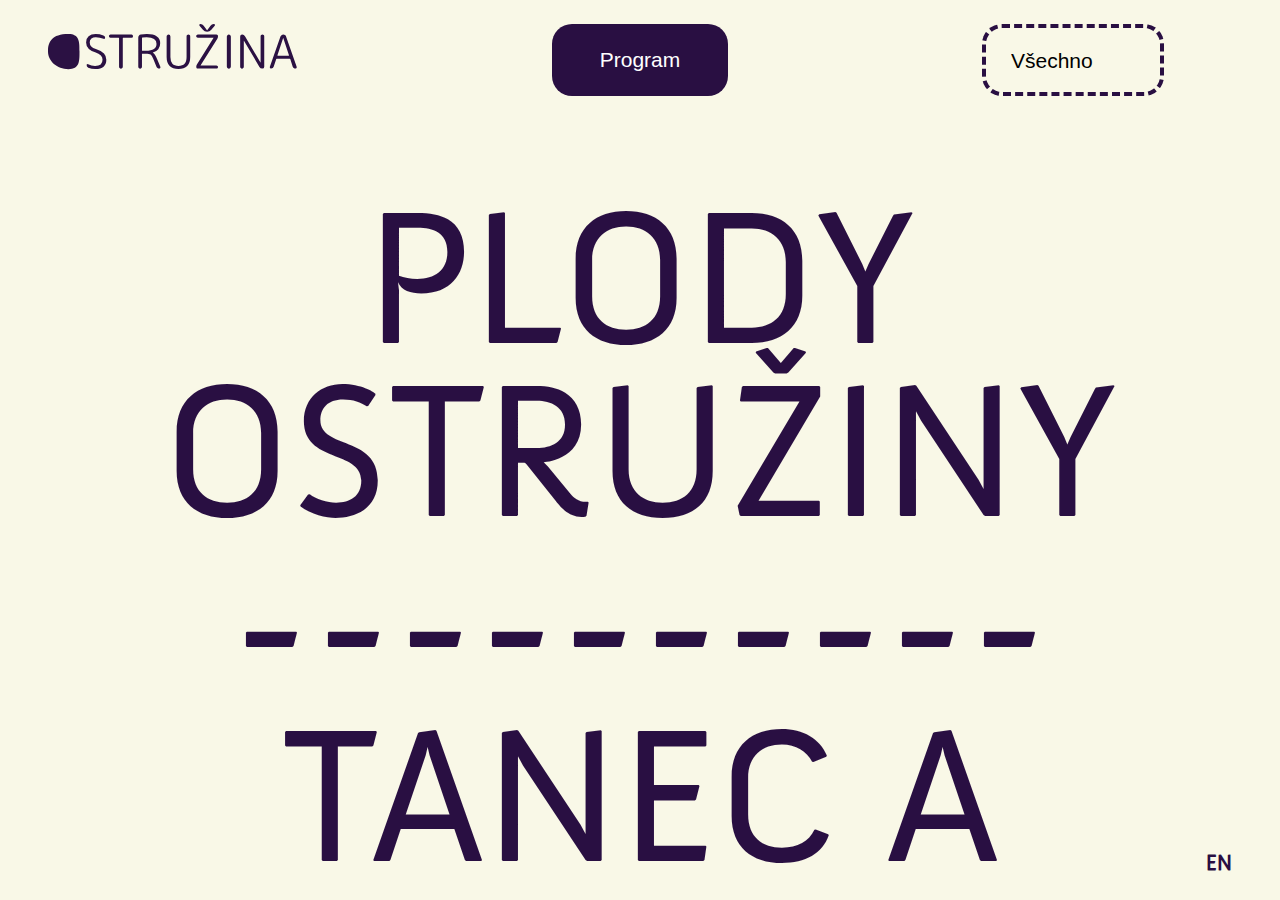
==== commit 651840ae: "responsive" ====
--- a/index.html
+++ b/index.html
@@ -112,92 +112,187 @@
 
 
 
-<div class="modal-overlay " id="modal-overlay"></div>
-
-<div class="modal " id="modal">
+<div class="modal-overlay closed" id="modal-overlay"></div>
+
+<div class="modal closed" id="modal">
   <button class="close-button" id="close-button"><h2>X</h2></button>
   <div class="modal-guts " id="modal-guts">
   	<div class="text-center">
-	  	<h2 class="">Program</h2>
-		</div>
-
-		<div class="table">
-			<div class="trow">
-				<div class="zrnko mt-0 d-inline">
-				<a href="#">
-					<svg xmlns="http://www.w3.org/2000/svg" viewBox="0 0 87.68 79.04"><g id="Vrstva_4" data-name="Vrstva 4"><path d="M87.66,50c.68,28.18-19,28.3-43.15,28.87S.69,80.27,0,52.09,18.42.6,42.62,0,86.67,8.42,87.66,50Z" /></g></svg>
-				</a>
-				</div><h2 class="d-inline">Uvnitř</h2>
-			</div>
-
-			<div class="trow">
-				<div class="tname"><a href="page.html">Tanec a fyzika</a></div><div class="tdate">17. ledna</div><div class="thour">9:00 | 11:00</div><div class="tplace"><a href="https://divadloponec.cz">PONEC - divadlo pro tanec</a></div><div class="tcity">Praha</div><div class="tkup"><a href="https://goout.net" target="blank">Vstupenky</a></div>
-			</div>
-			<div class="trow">
-				<div class="tname"><a href="page.html">Tanec a fyzika</a></div><div class="tdate">17. ledna</div><div class="thour">9:00 | 11:00</div><div class="tplace"><a href="https://divadloponec.cz">Hahadivadlo</a></div><div class="tcity">Ostrava</div><div class="tkup"><a href="https://goout.net"  target="blank">Vstupenky</a></div>
-			</div>
-			
-			<div class="trow">
-				<div class="tname"><a href="page.html">Tanec a fyzika</a></div><div class="tdate">17. ledna</div><div class="thour">9:00 | 11:00</div><div class="tplace"><a href="https://divadloponec.cz">Hahadivadlo</a></div><div class="tcity">Ostrava</div><div class="tkup"><a href="https://goout.net"  target="blank">Vstupenky</a></div>
-			</div>
-			
-			<div class="trow">
-				<div class="tname"><a href="page.html">Tanec a fyzika</a></div><div class="tdate">17. ledna</div><div class="thour">9:00 | 11:00</div><div class="tplace"><a href="https://divadloponec.cz">Hahadivadlo</a></div><div class="tcity">Ostrava</div><div class="tkup"><a href="https://goout.net"  target="blank">Vstupenky</a></div>
-			</div>
-			
-
-		
-		</div>
-
-
-		<div class="table">
-			<div class="trow">
-				<div class="zrnko mt-0 d-inline">
-				<a href="#">
-					<svg xmlns="http://www.w3.org/2000/svg" viewBox="0 0 87.68 79.04"><g id="Vrstva_4" data-name="Vrstva 4"><path d="M87.66,50c.68,28.18-19,28.3-43.15,28.87S.69,80.27,0,52.09,18.42.6,42.62,0,86.67,8.42,87.66,50Z" /></g></svg>
-				</a>
-				</div><h2 class="d-inline">Venku</h2>
-			</div>
-
-			<div class="trow">
-				<div class="tname"><a href="page.html">Tanec a fyzika</a></div><div class="tdate">17. ledna</div><div class="thour">9:00 | 11:00</div><div class="tplace"><a href="https://divadloponec.cz">ZUŠ Komunardů, Praha</a></div><div class="tcity">Praha</div><div class="tkup"><a href="https://goout.net" target="blank">Vstupenky</a></div>
-			</div>
-			<div class="trow">
-				<div class="tname"><a href="page.html">Tanec a fyzika</a></div><div class="tdate">17. ledna</div><div class="thour">9:00 | 11:00</div><div class="tplace"><a href="https://divadloponec.cz">mateřská škola Kvítek</a></div><div class="tcity">Ostrava</div><div class="tkup"><a href="https://goout.net"  target="blank">Vstupenky</a></div>
-			</div>
-			
-			<div class="trow">
-				<div class="tname"><a href="page.html">Tanec a fyzika</a></div><div class="tdate">17. ledna</div><div class="thour">9:00 | 11:00</div><div class="tplace"><a href="https://divadloponec.cz">Hahadivadlo</a></div><div class="tcity">Ostrava</div><div class="tkup"><a href="https://goout.net"  target="blank">Vstupenky</a></div>
-			</div>
-			
-			<div class="trow">
-				<div class="tname"><a href="page.html">Tanec a fyzika</a></div><div class="tdate">17. ledna</div><div class="thour">9:00 | 11:00</div><div class="tplace"><a href="https://divadloponec.cz">Hahadivadlo</a></div><div class="tcity">Ostrava</div><div class="tkup"><a href="https://goout.net"  target="blank">Vstupenky</a></div>
-			</div>
-
-		
-
-		</div>
-
-
-		<div class="table">
-			<div class="trow">
-				<div class="zrnko mt-0 d-inline">
-				<a href="#">
-					<svg xmlns="http://www.w3.org/2000/svg" viewBox="0 0 87.68 79.04"><g id="Vrstva_4" data-name="Vrstva 4"><path d="M87.66,50c.68,28.18-19,28.3-43.15,28.87S.69,80.27,0,52.09,18.42.6,42.62,0,86.67,8.42,87.66,50Z" /></g></svg>
-				</a>
-				</div><h2 class="d-inline">On-line</h2>
-			</div>
-
-			<div class="trow">
-				<div class="tname"><a href="page.html">Tanec a fyzika</a></div><div class="tdate">17. ledna</div><div class="thour">9:00 | 11:00</div><div class="tplace">ZUŠ Komunardů, Praha</div>
-			</div>
-			<div class="trow">
-				<div class="tname">Tanec a fyzika</div><div class="tdate">17. ledna</div><div class="thour">9:00 | 11:00</div><div class="tplace">mateřská škola Kvítek, Praha</div>
-			</div>
-			<div class="trow">
-				<div class="tname">Different?</div><div class="tdate">17. ledna</div><div class="thour">9:00 | 11:00</div><div class="tplace">PONEC - divadlo pro tanec, Praha</div>
-			</div>
-		</div>
+	  	<h2 class="modal_title">Program</h2>
+		</div>
+
+	<div class="table">
+		<div class="trow">
+			<div class="zrnko mt-0 d-inline">
+			<a href="#">
+				<svg xmlns="http://www.w3.org/2000/svg" viewBox="0 0 87.68 79.04"><g id="Vrstva_4" data-name="Vrstva 4"><path d="M87.66,50c.68,28.18-19,28.3-43.15,28.87S.69,80.27,0,52.09,18.42.6,42.62,0,86.67,8.42,87.66,50Z" /></g></svg>
+			</a>
+			</div><h2 class="d-inline">Uvnitř</h2>
+		</div>
+
+  <div class="trow">
+    <div class="tname">
+      <a href="page.html">Karneval zvířat</a>
+    </div>
+		<div class="tdate_thour">
+			<div class="tdate">
+		      1. ledna
+		    </div>
+		    <div class="thour">
+		      9:00 | 11:00
+		    </div>
+		 </div>
+		<div class="tplace_tcity">
+	    <div class="tplace">
+	      <a href="https://divadloponec.cz">PONEC - divadlo pro tanec</a>
+	    </div>
+			<div class="tcity">
+				Praha
+			</div>
+		</div>
+		<div class="tkup">
+		  <a href="https://goout.net" target="blank">Vstupenka</a>
+		</div>
+  </div>
+  <div class="trow">
+    <div class="tname">
+      <a href="page.html">Karneval zvířat</a>
+    </div>
+		<div class="tdate_thour">
+			<div class="tdate">
+		      7. června
+		    </div>
+		    <div class="thour">
+		      9:00 | 11:00
+		    </div>
+		 </div>
+		<div class="tplace_tcity">
+	    <div class="tplace">
+	      <a href="https://divadloponec.cz">PONEC</a>
+	    </div>
+			<div class="tcity">
+				Praha
+			</div>
+		</div>
+		<div class="tkup">
+		  <a href="https://goout.net" target="blank">Vstupenka</a>
+		</div>
+  </div>
+  <div class="trow">
+    <div class="tname">
+      <a href="page.html">Karneval zvířat aaaa</a>
+    </div>
+		<div class="tdate_thour">
+			<div class="tdate">
+		      17. července
+		    </div>
+		    <div class="thour">
+		      9:00 | 11:00
+		    </div>
+		 </div>
+		<div class="tplace_tcity">
+	    <div class="tplace">
+	      <a href="https://divadloponec.cz">PONEC - divadlo pro tanec</a>
+	    </div>
+			<div class="tcity">
+				Praha
+			</div>
+		</div>
+		<div class="tkup">
+		  <a href="https://goout.net" target="blank">Vstupenka</a>
+		</div>
+  </div>
+</div>
+
+
+
+
+
+	<div class="table">
+		<div class="trow">
+			<div class="zrnko mt-0 d-inline">
+			<a href="#">
+				<svg xmlns="http://www.w3.org/2000/svg" viewBox="0 0 87.68 79.04"><g id="Vrstva_4" data-name="Vrstva 4"><path d="M87.66,50c.68,28.18-19,28.3-43.15,28.87S.69,80.27,0,52.09,18.42.6,42.62,0,86.67,8.42,87.66,50Z" /></g></svg>
+			</a>
+			</div><h2 class="d-inline">Venku</h2>
+		</div>
+
+  <div class="trow">
+    <div class="tname">
+      <a href="page.html">Karneval zvířat</a>
+    </div>
+		<div class="tdate_thour">
+			<div class="tdate">
+		      1. ledna
+		    </div>
+		    <div class="thour">
+		      9:00 | 11:00
+		    </div>
+		 </div>
+		<div class="tplace_tcity">
+	    <div class="tplace">
+	      <a href="https://divadloponec.cz">PONEC - divadlo pro tanec</a>
+	    </div>
+			<div class="tcity">
+				Praha
+			</div>
+		</div>
+		<div class="tkup">
+		  <a href="https://goout.net" target="blank">Vstupenka</a>
+		</div>
+  </div>
+  <div class="trow">
+    <div class="tname">
+      <a href="page.html">Karneval zvířat</a>
+    </div>
+		<div class="tdate_thour">
+			<div class="tdate">
+		      7. června
+		    </div>
+		    <div class="thour">
+		      9:00 | 11:00
+		    </div>
+		 </div>
+		<div class="tplace_tcity">
+	    <div class="tplace">
+	      <a href="https://divadloponec.cz">PONEC</a>
+	    </div>
+			<div class="tcity">
+				Praha
+			</div>
+		</div>
+		<div class="tkup">
+		  <a href="https://goout.net" target="blank">Vstupenka</a>
+		</div>
+  </div>
+  <div class="trow">
+    <div class="tname">
+      <a href="page.html">Karneval zvířat aaaa</a>
+    </div>
+		<div class="tdate_thour">
+			<div class="tdate">
+		      17. července
+		    </div>
+		    <div class="thour">
+		      9:00 | 11:00
+		    </div>
+		 </div>
+		<div class="tplace_tcity">
+	    <div class="tplace">
+	      <a href="https://divadloponec.cz">PONEC - divadlo pro tanec</a>
+	    </div>
+			<div class="tcity">
+				Praha
+			</div>
+		</div>
+		<div class="tkup">
+		  <a href="https://goout.net" target="blank">Vstupenka</a>
+		</div>
+  </div>
+</div>
+
+
+
 
 
 
--- a/style.css
+++ b/style.css
@@ -154,29 +154,13 @@
   background-color: #F9F8E7;
 }
 
-.zrnko {
-  width: 3rem;
-  height: 3rem;
-  margin: 3rem 0.75rem 0 0;
-  transform: rotate(20deg);
-}
-.zrnko:nth-child(2) {
-  transform: rotate(45deg);
-}
-.zrnko:nth-child(3) {
-  transform: rotate(99deg);
-}
-.zrnko:hover {
-  transform: rotate(-40deg);
-}
-
 .mt-0 {
   margin-top: 0;
 }
 
 .filtr select {
-  width: 111%;
-  padding: 5px 35px 5px 35px;
+  width: 100%;
+  padding: 5px 25px 5px 25px;
   font-size: 21px;
   height: 4.5rem;
   -webkit-appearance: none;
@@ -196,35 +180,53 @@
   display: flex;
   flex-wrap: wrap;
   width: 100%;
-  height: 3rem;
+  min-height: 3rem;
   border-bottom: 1px dashed #290F42;
-  align-items: center;
+  align-items: start;
+  font-size: 12pt;
+  padding-top: 0.75rem;
+  padding-bottom: 0.75rem !important;
+}
+@media (min-width: 600px) {
+  .table .trow {
+    font-size: 20px;
+  }
 }
 .table .trow .tname {
-  min-width: 25%;
-}
-.table .trow .tdate {
-  width: 10%;
-  text-align: right;
-}
-.table .trow .thour {
-  width: 16%;
-  padding-left: 1.5rem;
-}
-.table .trow .tplace {
-  text-align: left;
-  width: 25%;
-  padding-left: 1.5rem;
-}
-.table .trow .tcity {
-  text-align: left;
-  width: 13%;
-  padding-left: 1.5rem;
+  margin-right: 0.75rem;
+  flex-grow: 1;
+  width: 10rem;
+  font-family: Anivers_Bold;
+}
+.table .trow .tdate_thour {
+  width: 15rem;
+  display: flex;
+  flex-wrap: wrap;
+}
+.table .trow .tdate_thour .tdate {
+  text-align: center;
+}
+.table .trow .tdate_thour .thour {
+  padding-left: 0.75rem;
+}
+.table .trow .tplace_tcity {
+  display: flex;
+  flex-wrap: wrap;
+  flex-grow: 1;
+  width: 20rem;
+}
+.table .trow .tplace_tcity .tplace {
+  margin-right: auto;
+}
+.table .trow .tplace_tcity .tcity {
+  margin-left: auto !important;
 }
 .table .trow .tkup {
-  width: 10%;
+  min-width: 8%;
   text-align: right;
   margin-left: auto;
+  padding-left: 0.75rem;
+  font-family: Anivers_Bold;
 }
 
 .open-button {
@@ -240,10 +242,16 @@
   background: #3e1763;
 }
 
+.modal_title {
+  font-size: 1.5rem;
+  padding-bottom: 1.5rem;
+}
+
 .modal {
   display: block;
   width: 1200px;
-  max-width: 80%;
+  max-width: 90%;
+  margin-top: 3rem;
   height: 800px;
   max-height: 100%;
   position: fixed;
@@ -252,6 +260,12 @@
   top: 50%;
   transform: translate(-50%, -50%);
   background: white;
+}
+@media (min-width: 600px) {
+  .modal {
+    max-width: 80%;
+    margin-top: 0;
+  }
 }
 .modal .close-button {
   position: absolute;
@@ -287,8 +301,13 @@
   width: 100%;
   height: 100%;
   overflow: auto;
-  padding: 3rem;
+  padding: 1.5rem;
   border: 0.3rem solid #290F42;
+}
+@media (min-width: 600px) {
+  .modal-guts {
+    padding: 3rem;
+  }
 }
 
 form {
@@ -330,6 +349,12 @@
   unicode-range: U+0000-07FF;
   font-display: block;
 }
+@font-face {
+  font-family: "Anivers_Bold";
+  src: url("fonts/Anivers_Bold.otf");
+  unicode-range: U+0000-07FF;
+  font-display: block;
+}
 * {
   box-sizing: border-box;
 }
@@ -345,7 +370,6 @@
   min-height: 100%;
   margin: 0;
   padding: 0;
-  font-family: "Roboto", sans-serif;
   font-size: 2vw;
   font-weight: 800;
   color: #290F42;
@@ -355,15 +379,30 @@
 
 .wrap {
   display: grid;
-  grid-template-columns: 3rem 250px auto 250px 3rem;
-  grid-template-rows: 1.5rem 150px 1fr 50px;
-  grid-template-areas: ". . info . ." ". topleft topcenter topright ." ". leftsidebar content . ." ". bottomleft bottomcenter bottomright .";
+  grid-template-columns: 100%;
+  grid-template-rows: 1.5rem auto auto 1fr auto;
+  grid-template-areas: "topleft" "topleft" "topright" "content" "topcenter" "bottomright";
+  padding: 1.5rem 1.5rem 0 1.5rem;
   grid-gap: 0px;
   height: 100vh;
+}
+@media (min-width: 600px) {
+  .wrap {
+    grid-template-areas: ". . info . ." ". topleft topcenter topright ." ". leftsidebar content . ." ". bottomleft bottomcenter bottomright .";
+    grid-template-rows: 1.5rem 150px 1fr 50px;
+    grid-template-columns: 3rem 250px auto 250px 3rem;
+    padding: 0;
+  }
 }
 .wrap .logo {
   grid-area: topleft;
   position: relative;
+  background-color: #F9F8E7;
+}
+@media (min-width: 600px) {
+  .wrap .logo {
+    background-color: transparent;
+  }
 }
 .wrap .logo img {
   width: 100%;
@@ -378,8 +417,21 @@
 }
 .wrap .filtr {
   grid-area: topright;
-  justify-self: start;
+  justify-self: center;
+  background-color: #F9F8E7;
+  width: 90%;
   z-index: 1;
+}
+@media (min-width: 600px) {
+  .wrap .filtr {
+    background-color: transparent;
+  }
+}
+@media (min-width: 600px) {
+  .wrap .filtr {
+    justify-self: start;
+    width: auto;
+  }
 }
 .wrap .cancelfilter {
   grid-area: bottomleft;
@@ -393,6 +445,7 @@
   grid-row: 1/6;
   overflow: auto;
   text-align: center;
+  padding-bottom: 7rem;
 }
 .wrap .content h1 {
   font-size: 15vw;
@@ -402,8 +455,13 @@
   text-transform: uppercase;
 }
 .wrap .content h1:nth-child(1) {
-  padding-top: 12rem;
+  padding-top: 10.5rem;
   cursor: url(images/logo.svg), auto;
+}
+@media (min-width: 600px) {
+  .wrap .content h1:nth-child(1) {
+    padding-top: 12rem;
+  }
 }
 .wrap .content h1:nth-child(2) {
   cursor: url(images/logo.svg), auto;
@@ -438,8 +496,25 @@
   align-self: end;
 }
 
-.trow {
-  font-size: 20px !important;
+.zrnko {
+  width: 1.5rem;
+  height: 1.5rem;
+  transform: rotate(20deg);
+}
+@media (min-width: 600px) {
+  .zrnko {
+    width: 2.1428571429rem;
+    height: 2.1428571429rem;
+  }
+}
+.zrnko:nth-child(2) {
+  transform: rotate(45deg);
+}
+.zrnko:nth-child(3) {
+  transform: rotate(99deg);
+}
+.zrnko:hover {
+  transform: rotate(-40deg);
 }
 
 /*# sourceMappingURL=style.css.map */
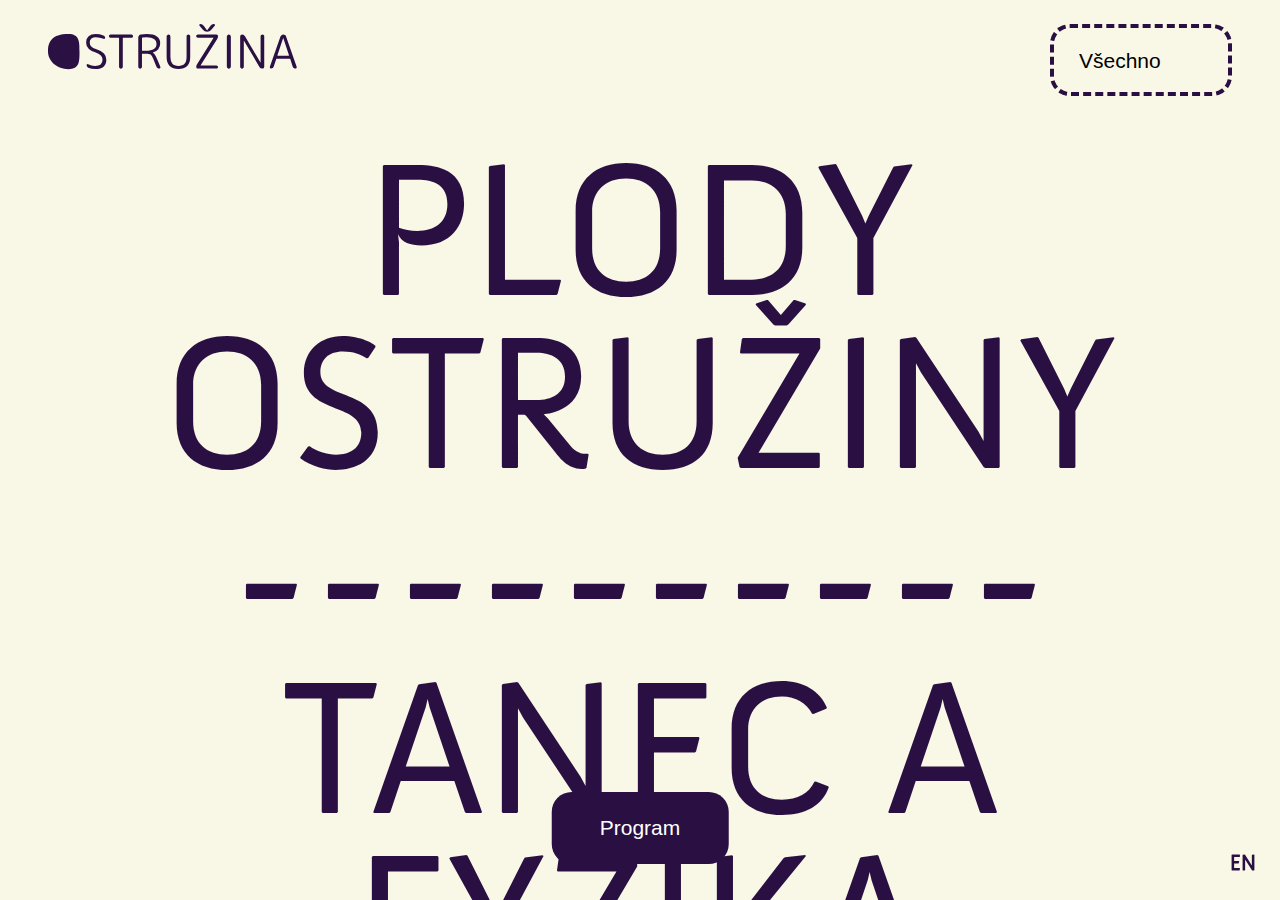
==== commit 245027e8: "ddd" ====
--- a/index.html
+++ b/index.html
@@ -342,8 +342,9 @@
 	<script>
 
 $(document).ready(function(){
+
 	  $("#zrnko").mousemove(function (e) {
-	      $("#pic").css({ left: e.pageX, top: e.pageY -400});
+	      $("#pic").css({ left: e.pageX-200, top: e.pageY -300});
 	    });
 		$("#zrnko").hover(function (e) {
 			$("#pic").toggle();
@@ -353,21 +354,21 @@
 		});
 
 	  $("#zrnko2").mousemove(function (e) {
-	      $("#pic2").css({ left: e.pageX, top: e.pageY -400 });
+	      $("#pic2").css({ left: e.pageX-200, top: e.pageY -300 });
 	    });
 		$("#zrnko2").hover(function (e) {
 			$("#pic2").toggle();
 		});
 
 	  $("#zrnko3").mousemove(function (e) {
-	      $("#pic3").css({ left: e.pageX, top: e.pageY -400  });
+	      $("#pic3").css({ left: e.pageX-200, top: e.pageY -300  });
 	    });
 		$("#zrnko3").hover(function (e) {
 			$("#pic3").toggle();
 		});
 
 	  $("#zrnko4").mousemove(function (e) {
-	      $("#pic4").css({ left: e.pageX, top: e.pageY -400  });
+	      $("#pic4").css({ left: e.pageX-200, top: e.pageY -300  });
 	    });
 		$("#zrnko4").hover(function (e) {
 			$("#pic4").toggle();
--- a/style.css
+++ b/style.css
@@ -65,6 +65,10 @@
   list-style: none;
 }
 
+b {
+  font-family: Anivers_Bold;
+}
+
 .w-75 {
   max-width: 75%;
 }
@@ -96,6 +100,18 @@
 }
 
 .pt-gap {
+  padding-top: 3rem;
+}
+
+.pt-gap-s {
+  padding-top: 1.5rem;
+}
+
+.p-gap {
+  margin: 0.75rem;
+}
+
+.mt-gap {
   padding-top: 3rem;
 }
 
@@ -147,7 +163,12 @@
 }
 
 .headerimg {
-  width: 70%;
+  width: 100%;
+}
+@media (min-width: 600px) {
+  .headerimg {
+    width: 70%;
+  }
 }
 
 .bg-color {
@@ -196,7 +217,6 @@
   margin-right: 0.75rem;
   flex-grow: 1;
   width: 10rem;
-  font-family: Anivers_Bold;
 }
 .table .trow .tdate_thour {
   width: 15rem;
@@ -227,6 +247,22 @@
   margin-left: auto;
   padding-left: 0.75rem;
   font-family: Anivers_Bold;
+}
+
+.detail .table {
+  padding: 2rem 2rem;
+  position: relative;
+  background-color: #F9F8E7;
+  z-index: 5000;
+  margin-bottom: 0;
+}
+@media (min-width: 600px) {
+  .detail .table {
+    background-color: transparent;
+  }
+}
+.detail .table .trow {
+  border-top: 1px dashed #290F42;
 }
 
 .open-button {
@@ -351,6 +387,12 @@
 }
 @font-face {
   font-family: "Anivers_Bold";
+  src: url("https://tikvik.github.io/ostruzina/FONTS/Anivers_Bold.otf");
+  unicode-range: U+0000-07FF;
+  font-display: block;
+}
+@font-face {
+  font-family: "Anivers_Bold";
   src: url("fonts/Anivers_Bold.otf");
   unicode-range: U+0000-07FF;
   font-display: block;
@@ -363,26 +405,35 @@
   height: 100%;
   margin: 0;
   padding: 0;
-  overflow: hidden;
+  overflow: auto;
+}
+@media (min-width: 600px) {
+  html {
+    overflow-x: hidden;
+  }
 }
 
 body {
   min-height: 100%;
   margin: 0;
   padding: 0;
-  font-size: 2vw;
+  font-size: 12pt;
   font-weight: 800;
   color: #290F42;
   background-color: #F9F8E7;
   font-family: Anivers_Regular;
 }
+@media (min-width: 600px) {
+  body {
+    font-size: 2vw;
+  }
+}
 
 .wrap {
   display: grid;
   grid-template-columns: 100%;
-  grid-template-rows: 1.5rem auto auto 1fr auto;
+  grid-template-rows: 1.5rem auto 80px 1fr 120px;
   grid-template-areas: "topleft" "topleft" "topright" "content" "topcenter" "bottomright";
-  padding: 1.5rem 1.5rem 0 1.5rem;
   grid-gap: 0px;
   height: 100vh;
 }
@@ -398,10 +449,12 @@
   grid-area: topleft;
   position: relative;
   background-color: #F9F8E7;
+  margin: 1.5rem;
 }
 @media (min-width: 600px) {
   .wrap .logo {
     background-color: transparent;
+    margin: 0;
   }
 }
 .wrap .logo img {
@@ -411,7 +464,10 @@
 .wrap .info {
   grid-area: topcenter;
   text-align: center;
-  position: relative;
+  position: fixed;
+  bottom: 0;
+  left: 50%;
+  transform: translate(-50%, -50%);
   font-size: 28px;
   text-transform: uppercase;
 }
@@ -419,17 +475,14 @@
   grid-area: topright;
   justify-self: center;
   background-color: #F9F8E7;
+  padding-bottom: 1rem;
   width: 90%;
   z-index: 1;
 }
 @media (min-width: 600px) {
   .wrap .filtr {
     background-color: transparent;
-  }
-}
-@media (min-width: 600px) {
-  .wrap .filtr {
-    justify-self: start;
+    justify-self: end;
     width: auto;
   }
 }
@@ -439,13 +492,23 @@
 .wrap .lang {
   grid-area: bottomright;
   text-align: right;
+  position: fixed;
+  bottom: 1.5rem;
+  right: 1.5rem;
 }
 .wrap .content {
-  grid-column: 1/6;
-  grid-row: 1/6;
-  overflow: auto;
+  grid-area: content;
+  overflow: none;
+  padding-top: 1rem;
   text-align: center;
-  padding-bottom: 7rem;
+}
+@media (min-width: 600px) {
+  .wrap .content {
+    overflow: auto;
+    grid-column: 1/6;
+    grid-row: 1/6;
+    padding-top: 9rem;
+  }
 }
 .wrap .content h1 {
   font-size: 15vw;
@@ -455,13 +518,7 @@
   text-transform: uppercase;
 }
 .wrap .content h1:nth-child(1) {
-  padding-top: 10.5rem;
   cursor: url(images/logo.svg), auto;
-}
-@media (min-width: 600px) {
-  .wrap .content h1:nth-child(1) {
-    padding-top: 12rem;
-  }
 }
 .wrap .content h1:nth-child(2) {
   cursor: url(images/logo.svg), auto;
@@ -469,30 +526,60 @@
 .wrap .content h1:nth-child(3) {
   cursor: url(images/logo.svg), auto;
 }
+.wrap .content h1:last-child {
+  cursor: url(images/logo.svg), auto;
+  padding-bottom: 12rem;
+}
 .wrap .pageheader {
-  grid-column: 3/5;
-  grid-row: 2/3;
-  text-align: right;
+  grid-area: topright;
+  display: flex;
+  justify-content: start;
+  align-items: center;
+  text-align: left;
+  padding-left: 3.5rem;
+  padding-bottom: 0.5rem;
+}
+@media (min-width: 600px) {
+  .wrap .pageheader {
+    grid-column: 3/5;
+    grid-row: 2/3;
+    text-align: right;
+    display: block;
+  }
 }
 .wrap .pagecontent {
-  grid-column: 3/5;
-  grid-row: 2/5;
-  overflow: auto;
+  grid-column: 1/2;
+  grid-row: 4/5;
+}
+@media (min-width: 600px) {
+  .wrap .pagecontent {
+    grid-column: 3/5;
+    grid-row: 3/5;
+  }
 }
 .wrap .pagecontent .innercontent {
   width: 90%;
-  border-left: 2px solid #290F42;
   margin-left: auto;
-  padding-left: 3rem;
+  padding-left: 1.5rem;
   padding-right: 3rem;
-  padding-bottom: 3rem;
+}
+@media (min-width: 600px) {
+  .wrap .pagecontent .innercontent {
+    padding-left: 3rem;
+    border-left: 2px solid #290F42;
+  }
 }
 .wrap .pagecontent .innercontent a {
   text-decoration: underline;
 }
+.wrap .pagecontent .innercontent ul {
+  margin-left: 0;
+}
 .wrap .pageleftsidebar {
   grid-area: leftsidebar;
-  position: relative;
+  position: fixed;
+  bottom: 0.75rem;
+  left: 0;
   align-self: end;
 }
 
@@ -510,8 +597,10 @@
 .zrnko:nth-child(2) {
   transform: rotate(45deg);
 }
-.zrnko:nth-child(3) {
+.zrnko:last-child {
   transform: rotate(99deg);
+  width: 2rem;
+  height: 2rem;
 }
 .zrnko:hover {
   transform: rotate(-40deg);
